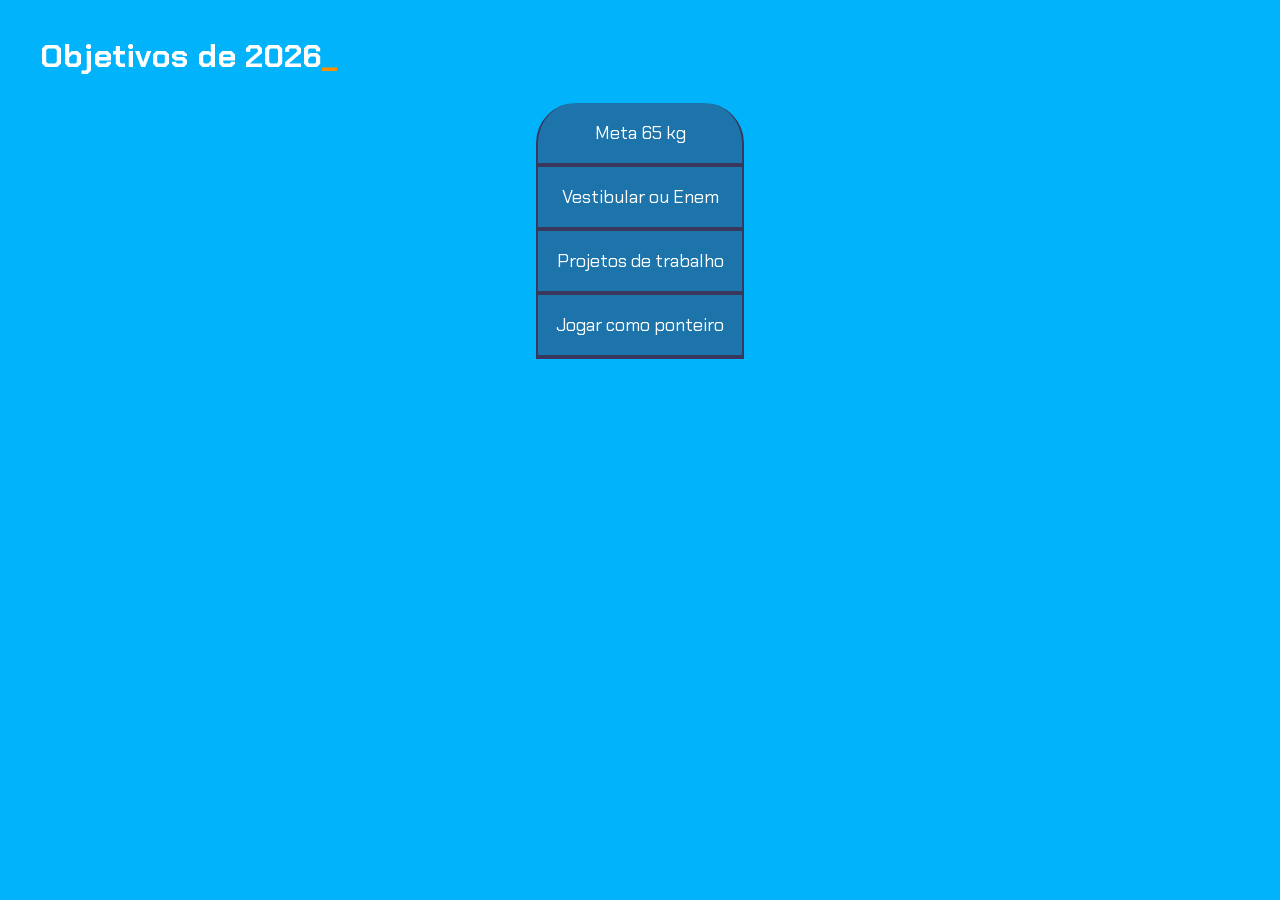
==== index.html @ 083d5b02 "letras2" ====
<!DOCTYPE html>
<html lang="pt-br">

<head>
    <meta charset="UTF-8">
    <meta name="viewport" content="width=device-width, initial-scale=1.0">
    <title>Objetivos de 2026</title>
    <link rel="stylesheet" href="style.css">
</head>

<body>
    <section class="conteudo-principal">
        <h2 class="titulo-principal">Objetivos de 2026<span>_</span></h2>
        <div class="botoes">
            <button class="botao">Meta 65 kg</button>
            <button class="botao">Vestibular ou Enem</button>
            <button class="botao">Projetos de trabalho</button>
            <button class="botao">Jogar como ponteiro</button>
        </div>
    </section>
</body>

</html>
---- style.css ----
@import url('https://fonts.googleapis.com/css2?family=Chakra+Petch:wght@400;700&display=swap');

:root {
    --cor-de-fundo: #01b3fa;
    --verde: #ff9100;
    --branco: #FFFFFF;
    --botao-ativo: #3A375E;
    --botao-inativo: rgba(58, 55, 94, 0.5);
    --texto-fundo: rgba(58, 55, 94, 0.3);
}

body {
    background-color: var(--cor-de-fundo);
    color: var(--branco);
    font-family: 'Chakra Petch', sans-serif;
}


.conteudo-principal {
    display: flex;
    flex-direction: column;
    justify-content: center;
    align-items: center;
    max-width: 1200px;
    width: 100%;
    margin: 0 auto;
}

.titulo-principal {
    text-align: left;
    width: 100%;
    font-size: 32px;
}

.titulo-principal span {
    color: var(--verde);
}

.botao {
    font-family: "Chakra Petch", sans-serif;
    background-color: var(--botao-inativo);
    color: var(--branco);
    display: flex;
    justify-content: center;
    padding: 1em;
    font-size: 18px;
    align-items: center;
    width: 100%;
    border-bottom: 4px solid var(--botao-ativo);
    border-left: 2px solid var(--botao-ativo);
    border-right: 2px solid var(--botao-ativo);
    border-top: none;
}

.botao:first-child {
    border-radius: 40px 40px 0 0;
}

.botoes {
    display: block;
}
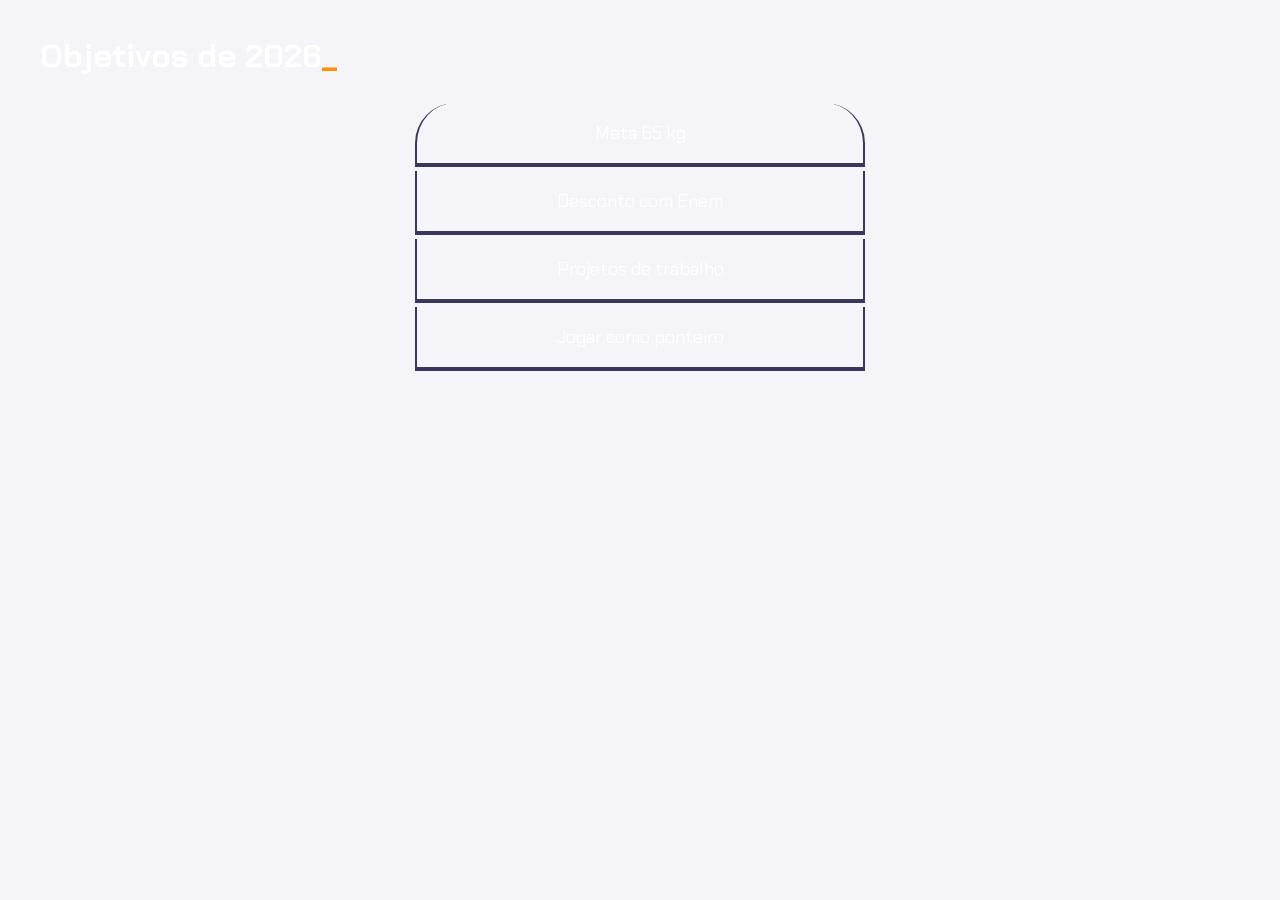
==== commit c87344ba: "cores" ====
--- a/index.html
+++ b/index.html
@@ -13,7 +13,7 @@
         <h2 class="titulo-principal">Objetivos de 2026<span>_</span></h2>
         <div class="botoes">
             <button class="botao">Meta 65 kg</button>
-            <button class="botao">Vestibular ou Enem</button>
+            <button class="botao">Desconto com Enem</button>
             <button class="botao">Projetos de trabalho</button>
             <button class="botao">Jogar como ponteiro</button>
         </div>
--- a/style.css
+++ b/style.css
@@ -1,12 +1,12 @@
 @import url('https://fonts.googleapis.com/css2?family=Chakra+Petch:wght@400;700&display=swap');
 
 :root {
-    --cor-de-fundo: #01b3fa;
+    --cor-de-fundo: #F4F4F9;
     --verde: #ff9100;
     --branco: #FFFFFF;
     --botao-ativo: #3A375E;
-    --botao-inativo: rgba(58, 55, 94, 0.5);
-    --texto-fundo: rgba(58, 55, 94, 0.3);
+    --botao-inativo: #333333 (58, 55, 94, 0.5);
+    --texto-fundo: #333333 (58, 55, 94, 0.3);
 }
 
 body {
@@ -57,5 +57,9 @@
 }
 
 .botoes {
-    display: block;
+    display: flex;
+    flex-direction: column;
+    width: 100%;
+    max-width: 450px; /* Isso define a largura da "caixa" de botões */
+    gap: 4px; /* Opcional: cria um espacinho entre os botões se você preferir */
 }
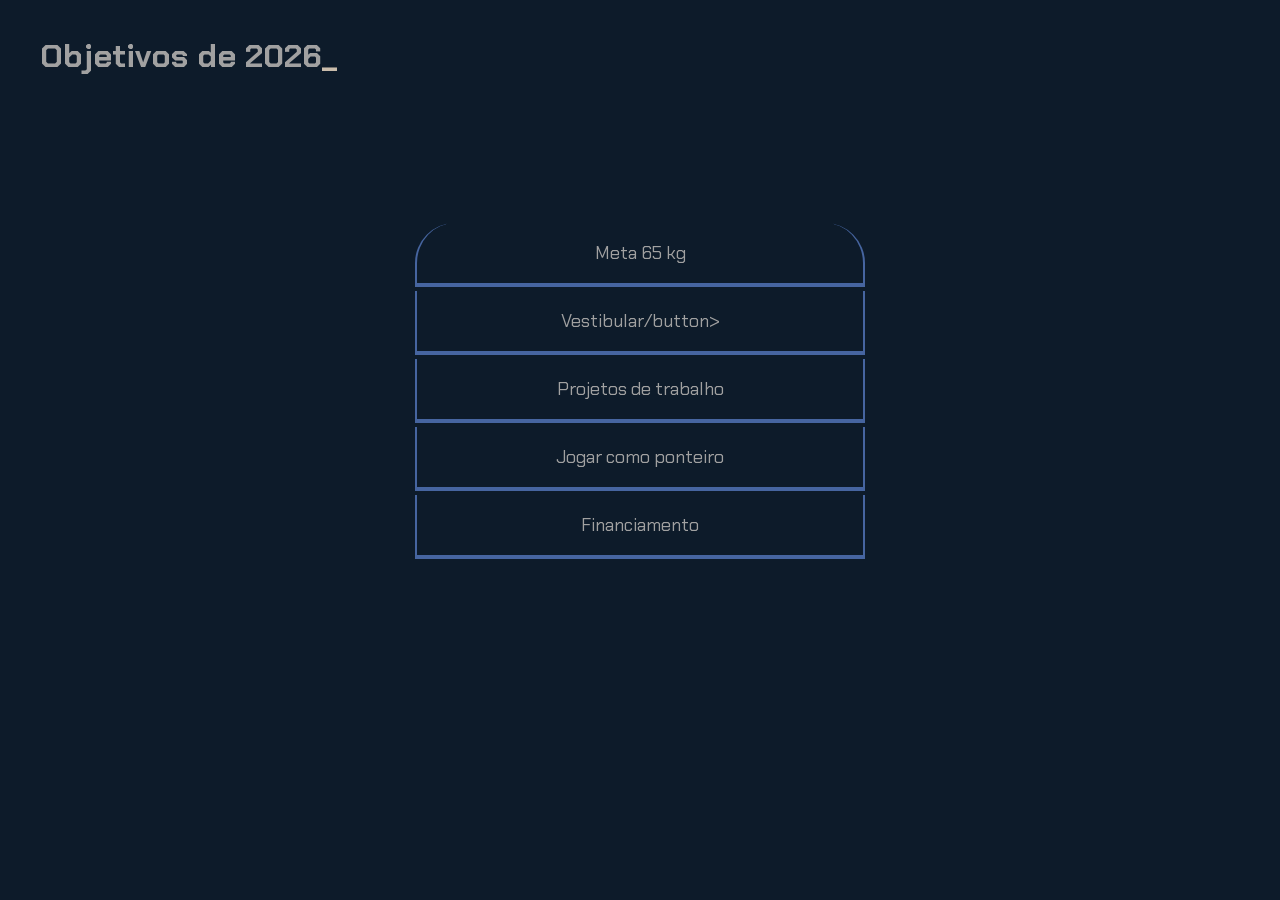
==== commit b449ef2f: "awms8dfg" ====
--- a/index.html
+++ b/index.html
@@ -13,9 +13,10 @@
         <h2 class="titulo-principal">Objetivos de 2026<span>_</span></h2>
         <div class="botoes">
             <button class="botao">Meta 65 kg</button>
-            <button class="botao">Desconto com Enem</button>
+            <button class="botao">Vestibular/button>
             <button class="botao">Projetos de trabalho</button>
             <button class="botao">Jogar como ponteiro</button>
+             <button class="botao">Financiamento</button>
         </div>
     </section>
 </body>
--- a/style.css
+++ b/style.css
@@ -1,12 +1,12 @@
 @import url('https://fonts.googleapis.com/css2?family=Chakra+Petch:wght@400;700&display=swap');
 
 :root {
-    --cor-de-fundo: #F4F4F9;
-    --verde: #ff9100;
-    --branco: #FFFFFF;
-    --botao-ativo: #3A375E;
-    --botao-inativo: #333333 (58, 55, 94, 0.5);
-    --texto-fundo: #333333 (58, 55, 94, 0.3);
+    --cor-de-fundo: #0D1B2A;
+    --CinzaLaranja: #c9bcab;
+    --branco: rgb(161, 161, 161);
+    --botao-ativo: #4665a0;
+    --botao-inativo: #32476e (58, 55, 94, 0.5);
+    --texto-fundo: #415A77 (58, 55, 94, 0.3);
 }
 
 body {
@@ -33,7 +33,7 @@
 }
 
 .titulo-principal span {
-    color: var(--verde);
+    color: var(--CinzaLaranja);
 }
 
 .botao {
@@ -62,4 +62,5 @@
     width: 100%;
     max-width: 450px; /* Isso define a largura da "caixa" de botões */
     gap: 4px; /* Opcional: cria um espacinho entre os botões se você preferir */
+    margin-top: 120px;
 }
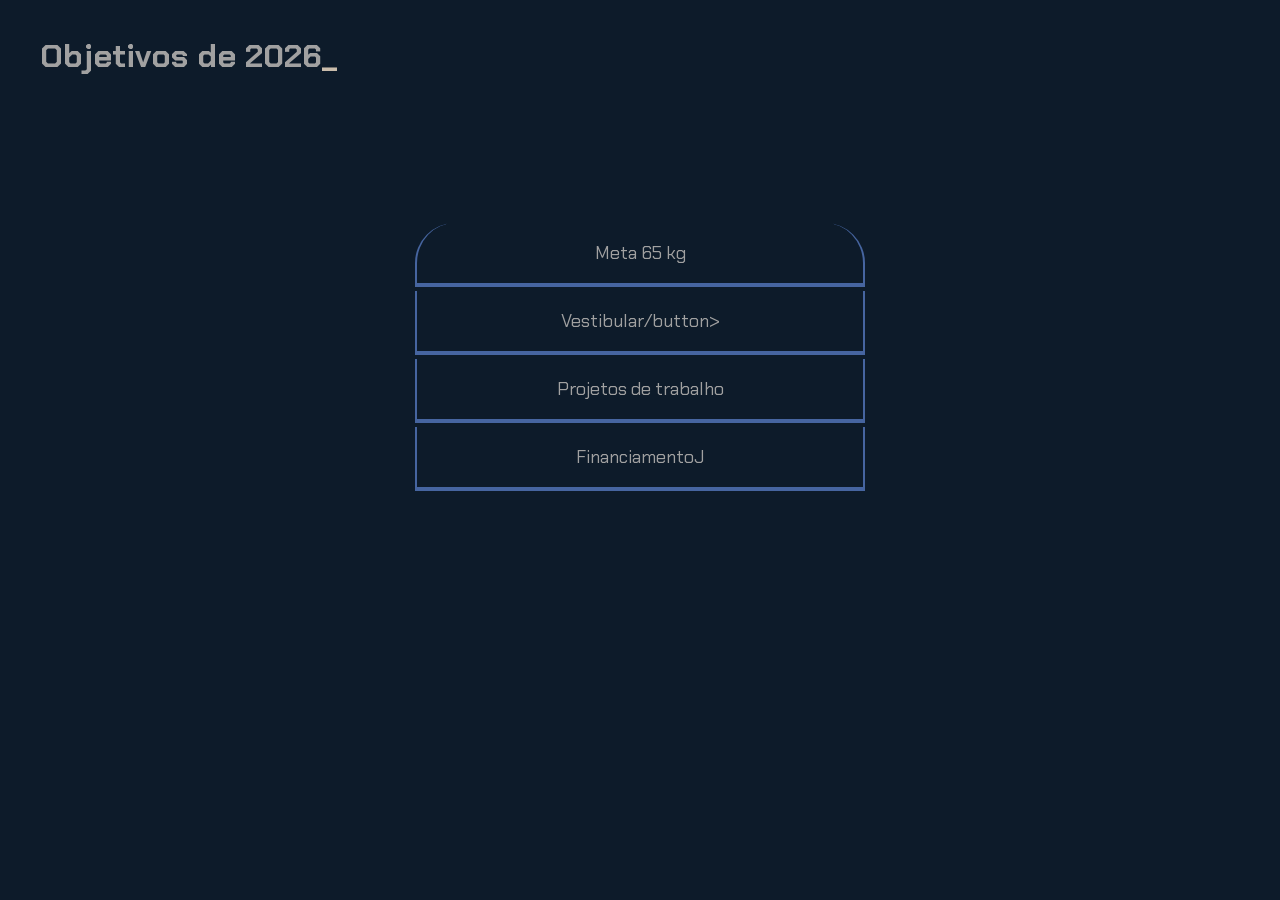
==== commit 06d309ca: "shdfh" ====
--- a/index.html
+++ b/index.html
@@ -15,8 +15,7 @@
             <button class="botao">Meta 65 kg</button>
             <button class="botao">Vestibular/button>
             <button class="botao">Projetos de trabalho</button>
-            <button class="botao">Jogar como ponteiro</button>
-             <button class="botao">Financiamento</button>
+            <button class="botao">FinanciamentoJ</button>
         </div>
     </section>
 </body>
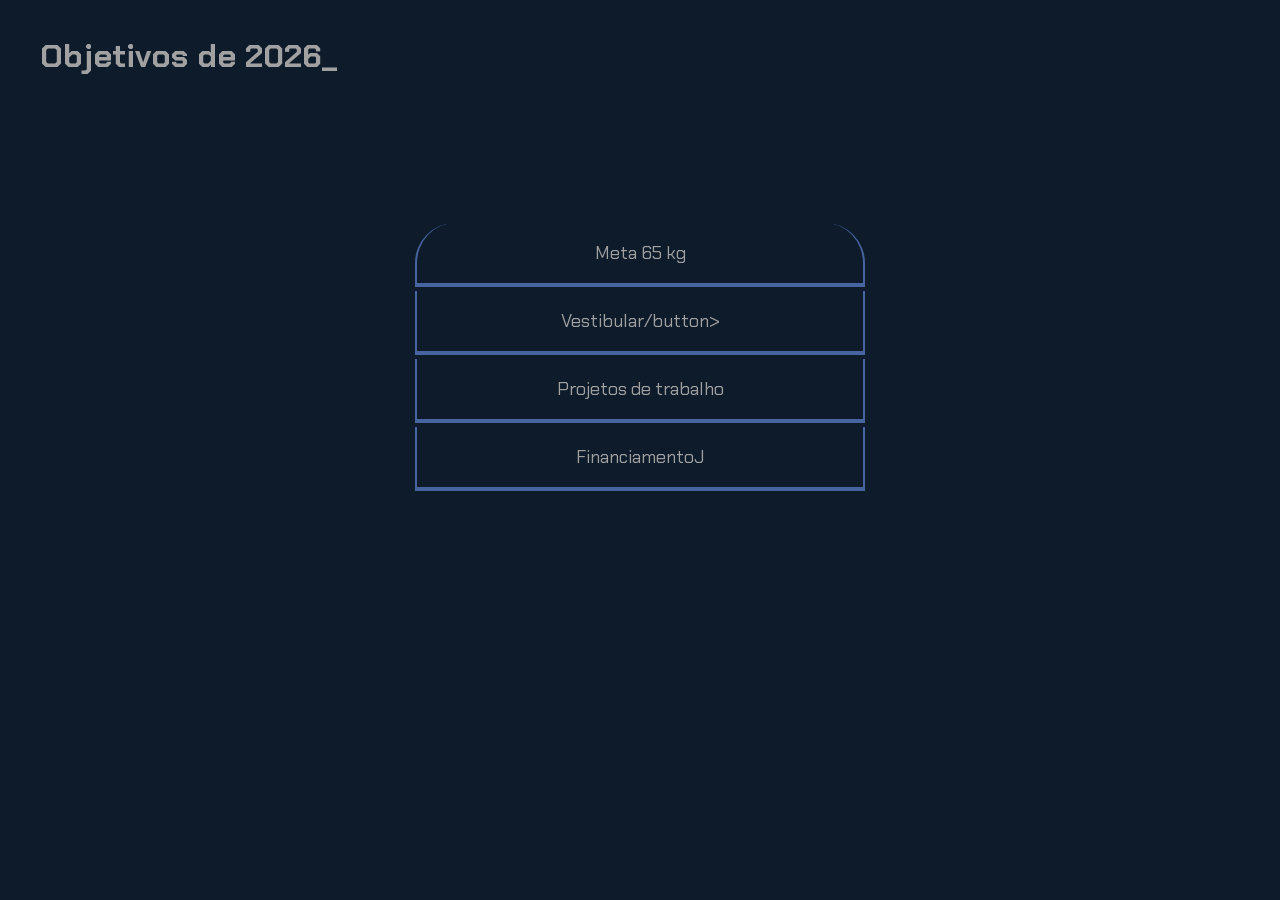
==== commit 1148bc02: "cpofpct.ijjmdyeyrrtrtrtrtr" ====
--- a/index.html
+++ b/index.html
@@ -12,7 +12,7 @@
     <section class="conteudo-principal">
         <h2 class="titulo-principal">Objetivos de 2026<span>_</span></h2>
         <div class="botoes">
-            <button class="botao">Meta 65 kg</button>
+            <button class="botao ativo">Meta 65 kg</button>
             <button class="botao">Vestibular/button>
             <button class="botao">Projetos de trabalho</button>
             <button class="botao">FinanciamentoJ</button>
--- a/style.css
+++ b/style.css
@@ -2,7 +2,7 @@
 
 :root {
     --cor-de-fundo: #0D1B2A;
-    --CinzaLaranja: #c9bcab;
+    --borda: #507ec7;
     --branco: rgb(161, 161, 161);
     --botao-ativo: #4665a0;
     --botao-inativo: #32476e (58, 55, 94, 0.5);
@@ -64,3 +64,7 @@
     gap: 4px; /* Opcional: cria um espacinho entre os botões se você preferir */
     margin-top: 120px;
 }
+.ativo{
+    background-color: var(--botao-ativo)
+    border-botton: 4px solid var(var(--borda))
+}
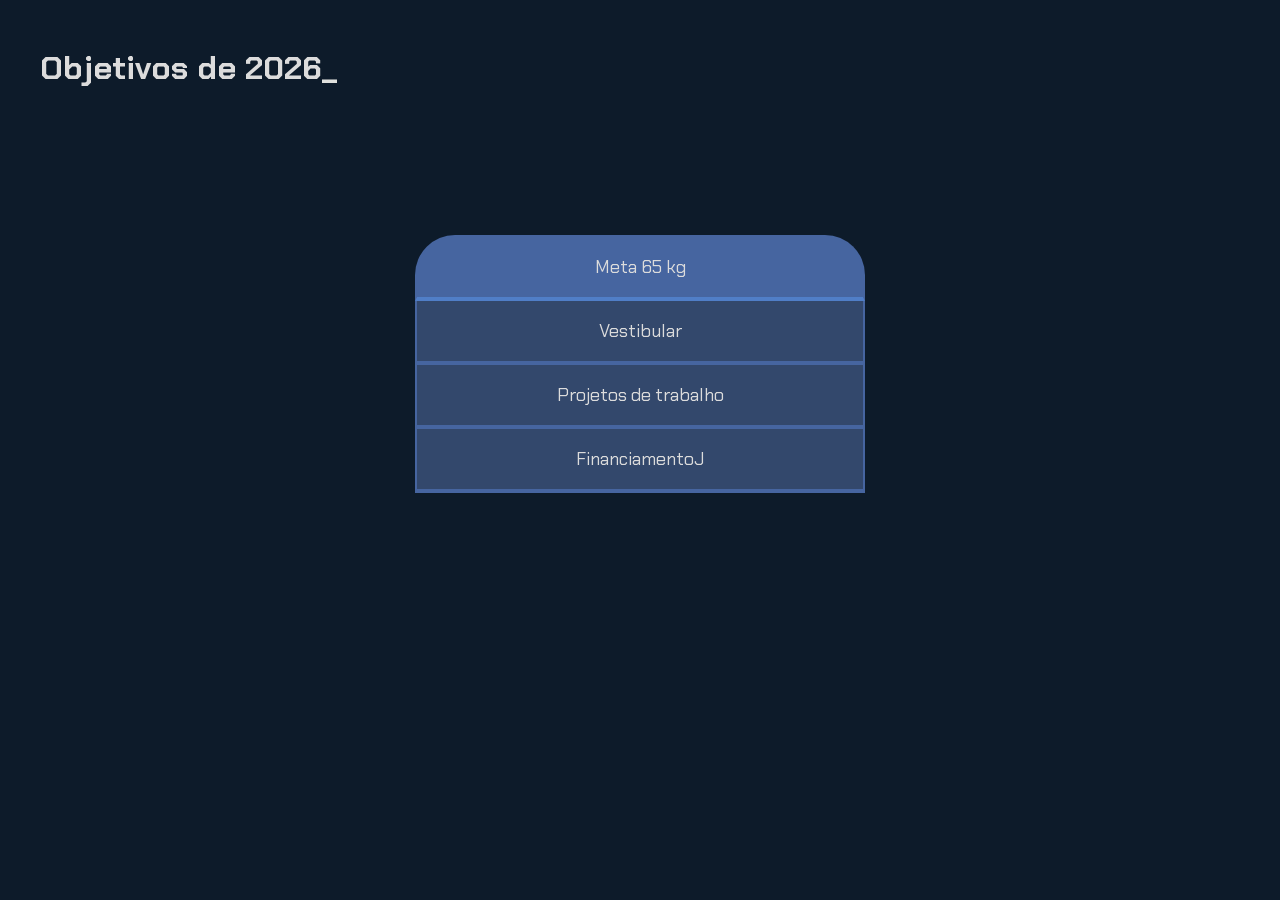
==== commit b994f7ca: "trtrttr" ====
--- a/index.html
+++ b/index.html
@@ -13,7 +13,7 @@
         <h2 class="titulo-principal">Objetivos de 2026<span>_</span></h2>
         <div class="botoes">
             <button class="botao ativo">Meta 65 kg</button>
-            <button class="botao">Vestibular/button>
+            <button class="botao">Vestibular</button>
             <button class="botao">Projetos de trabalho</button>
             <button class="botao">FinanciamentoJ</button>
         </div>
--- a/style.css
+++ b/style.css
@@ -3,18 +3,21 @@
 :root {
     --cor-de-fundo: #0D1B2A;
     --borda: #507ec7;
-    --branco: rgb(161, 161, 161);
+    --branco: rgb(220, 220, 220); /* Ajustado para um branco mais visível */
     --botao-ativo: #4665a0;
-    --botao-inativo: #32476e (58, 55, 94, 0.5);
-    --texto-fundo: #415A77 (58, 55, 94, 0.3);
+    /* Removido o conflito de Hex + RGBA */
+    --botao-inativo: rgba(90, 119, 173, 0.5); 
+    --texto-fundo: rgba(65, 90, 119, 0.3);
+    --cor-destaque: #E0E1DD; /* Substituindo a variável faltante CinzaLaranja */
 }
 
 body {
     background-color: var(--cor-de-fundo);
     color: var(--branco);
     font-family: 'Chakra Petch', sans-serif;
+    margin: 0;
+    padding: 20px;
 }
-
 
 .conteudo-principal {
     display: flex;
@@ -33,7 +36,16 @@
 }
 
 .titulo-principal span {
-    color: var(--CinzaLaranja);
+    color: var(--cor-destaque);
+}
+
+.botoes {
+    display: flex;
+    flex-direction: column;
+    width: 100%;
+    max-width: 450px;
+    margin-top: 120px;
+    /* Removido o gap para os botões "encaixarem" perfeitamente se desejar */
 }
 
 .botao {
@@ -50,21 +62,22 @@
     border-left: 2px solid var(--botao-ativo);
     border-right: 2px solid var(--botao-ativo);
     border-top: none;
+    cursor: pointer;
+    transition: 0.3s;
 }
 
 .botao:first-child {
     border-radius: 40px 40px 0 0;
+    border-top: 2px solid var(--botao-ativo); /* Adicionado para fechar o topo */
 }
 
-.botoes {
-    display: flex;
-    flex-direction: column;
-    width: 100%;
-    max-width: 450px; /* Isso define a largura da "caixa" de botões */
-    gap: 4px; /* Opcional: cria um espacinho entre os botões se você preferir */
-    margin-top: 120px;
+/* Correção da classe ativo */
+.botao.ativo {
+    background-color: var(--botao-ativo);
+    border-bottom: 4px solid var(--borda);
 }
-.ativo{
-    background-color: var(--botao-ativo)
-    border-botton: 4px solid var(var(--borda))
-}
+
+.botao:hover {
+    background-color: var(--botao-ativo);
+    filter: brightness(1.2);
+}
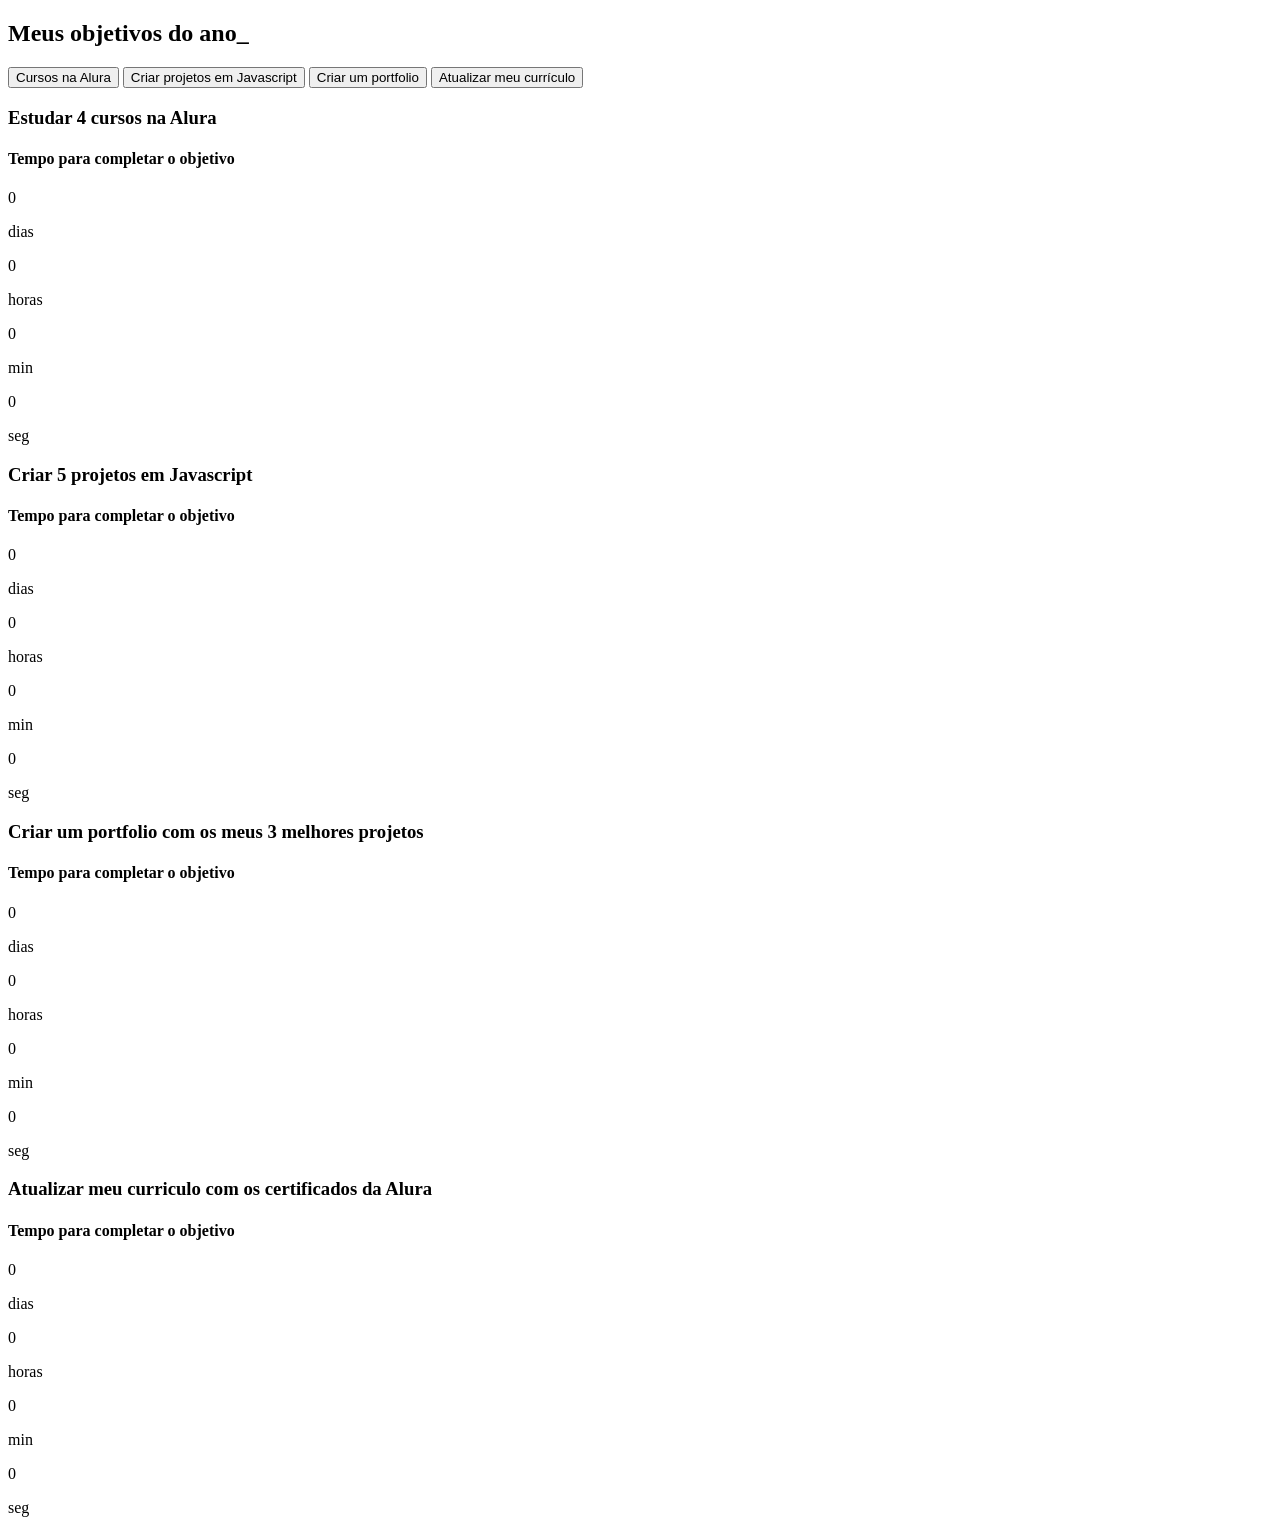
==== commit 5210fd74: "Ctrl c" ====
--- a/index.html
+++ b/index.html
@@ -4,20 +4,113 @@
 <head>
     <meta charset="UTF-8">
     <meta name="viewport" content="width=device-width, initial-scale=1.0">
-    <title>Objetivos de 2026</title>
+    <title>Meus objetivos do ano</title>
     <link rel="stylesheet" href="style.css">
 </head>
 
 <body>
     <section class="conteudo-principal">
-        <h2 class="titulo-principal">Objetivos de 2026<span>_</span></h2>
-        <div class="botoes">
-            <button class="botao ativo">Meta 65 kg</button>
-            <button class="botao">Vestibular</button>
-            <button class="botao">Projetos de trabalho</button>
-            <button class="botao">FinanciamentoJ</button>
+        <h2 class="titulo-principal">Meus objetivos do ano<span>_</span></h2>
+        <div class="conteudo">
+            <div class="botoes">
+                <button class="botao ativo">Cursos na Alura</button>
+                <button class="botao">Criar projetos em Javascript</button>
+                <button class="botao">Criar um portfolio</button>
+                <button class="botao">Atualizar meu currículo</button>
+            </div>
+            <div class="abas-textos">
+                <div class="aba-conteudo ativo">
+                    <h3 class="aba-conteudo-titulo-principal">Estudar 4 cursos na Alura</h3>
+                    <h4 class="aba-conteudo-titulo-secundario">Tempo para completar o objetivo</h4>
+                    <div class="contador">
+                        <div class="contador-digito">
+                            <p class="contador-digito-numero" id="dias0"></p>
+                            <p class="contador-digito-texto">dias</p>
+                        </div>
+                        <div class="contador-digito">
+                            <p class="contador-digito-numero" id="horas0"></p>
+                            <p class="contador-digito-texto">horas</p>
+                        </div>
+                        <div class="contador-digito">
+                            <p class="contador-digito-numero" id="min0"></p>
+                            <p class="contador-digito-texto">min</p>
+                        </div>
+                        <div class="contador-digito">
+                            <p class="contador-digito-numero" id="seg0"></p>
+                            <p class="contador-digito-texto">seg</p>
+                        </div>
+                    </div>
+                </div>
+                <div class="aba-conteudo">
+                    <h3 class="aba-conteudo-titulo-principal">Criar 5 projetos em Javascript</h3>
+                    <h4 class="aba-conteudo-titulo-secundario">Tempo para completar o objetivo</h4>
+                    <div class="contador">
+                        <div class="contador-digito">
+                            <p class="contador-digito-numero" id="dias1"></p>
+                            <p class="contador-digito-texto">dias</p>
+                        </div>
+                        <div class="contador-digito">
+                            <p class="contador-digito-numero" id="horas1"></p>
+                            <p class="contador-digito-texto">horas</p>
+                        </div>
+                        <div class="contador-digito">
+                            <p class="contador-digito-numero" id="min1"></p>
+                            <p class="contador-digito-texto">min</p>
+                        </div>
+                        <div class="contador-digito">
+                            <p class="contador-digito-numero" id="seg1"></p>
+                            <p class="contador-digito-texto">seg</p>
+                        </div>
+                    </div>
+                </div>
+                <div class="aba-conteudo">
+                    <h3 class="aba-conteudo-titulo-principal">Criar um portfolio com os meus 3 melhores projetos</h3>
+                    <h4 class="aba-conteudo-titulo-secundario">Tempo para completar o objetivo</h4>
+                    <div class="contador">
+                        <div class="contador-digito">
+                            <p class="contador-digito-numero" id="dias2"></p>
+                            <p class="contador-digito-texto">dias</p>
+                        </div>
+                        <div class="contador-digito">
+                            <p class="contador-digito-numero" id="horas2"></p>
+                            <p class="contador-digito-texto">horas</p>
+                        </div>
+                        <div class="contador-digito">
+                            <p class="contador-digito-numero" id="min2"></p>
+                            <p class="contador-digito-texto">min</p>
+                        </div>
+                        <div class="contador-digito">
+                            <p class="contador-digito-numero" id="seg2"></p>
+                            <p class="contador-digito-texto">seg</p>
+                        </div>
+                    </div>
+                </div>
+                <div class="aba-conteudo">
+                    <h3 class="aba-conteudo-titulo-principal">Atualizar meu curriculo com os certificados da Alura</h3>
+                    <h4 class="aba-conteudo-titulo-secundario">Tempo para completar o objetivo</h4>
+                    <div class="contador">
+                        <div class="contador-digito">
+                            <p class="contador-digito-numero" id="dias3"></p>
+                            <p class="contador-digito-texto">dias</p>
+                        </div>
+                        <div class="contador-digito">
+                            <p class="contador-digito-numero" id="horas3"></p>
+                            <p class="contador-digito-texto">horas</p>
+                        </div>
+                        <div class="contador-digito">
+                            <p class="contador-digito-numero" id="min3"></p>
+                            <p class="contador-digito-texto">min</p>
+                        </div>
+                        <div class="contador-digito">
+                            <p class="contador-digito-numero" id="seg3"></p>
+                            <p class="contador-digito-texto">seg</p>
+                        </div>
+                    </div>
+                </div>
+            </div>
         </div>
     </section>
+    <script src="main.js"></script>
 </body>
 
 </html>
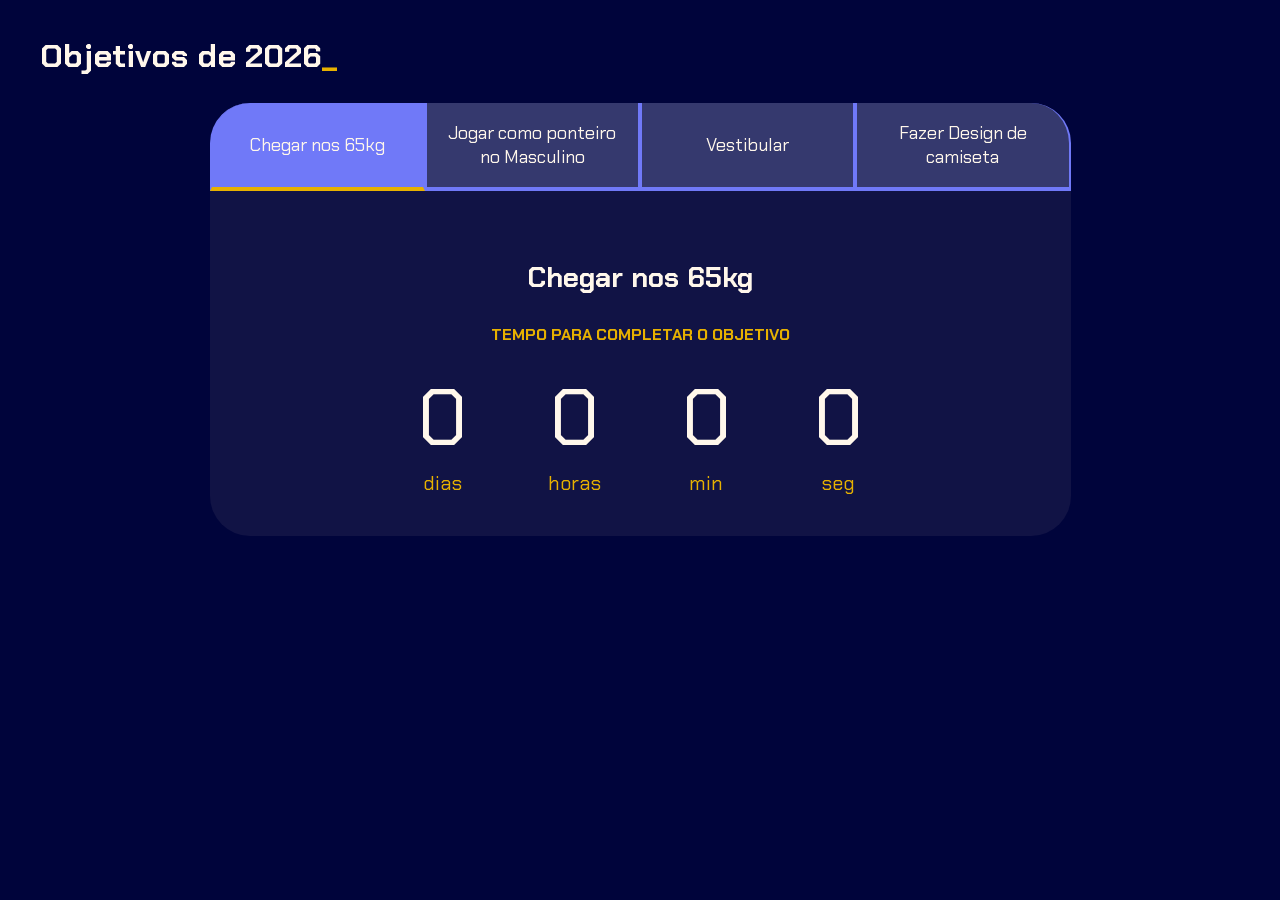
==== commit a79145ce: "escrita" ====
--- a/index.html
+++ b/index.html
@@ -4,23 +4,23 @@
 <head>
     <meta charset="UTF-8">
     <meta name="viewport" content="width=device-width, initial-scale=1.0">
-    <title>Meus objetivos do ano</title>
+    <title>Objetivos de 2026</title>
     <link rel="stylesheet" href="style.css">
 </head>
 
 <body>
     <section class="conteudo-principal">
-        <h2 class="titulo-principal">Meus objetivos do ano<span>_</span></h2>
+        <h2 class="titulo-principal">Objetivos de 2026<span>_</span></h2>
         <div class="conteudo">
             <div class="botoes">
-                <button class="botao ativo">Cursos na Alura</button>
-                <button class="botao">Criar projetos em Javascript</button>
-                <button class="botao">Criar um portfolio</button>
-                <button class="botao">Atualizar meu currículo</button>
+                <button class="botao ativo">Chegar nos 65kg</button>
+                <button class="botao">Jogar como ponteiro no Masculino</button>
+                <button class="botao">Vestibular</button>
+                <button class="botao">Fazer Design de camiseta</button>
             </div>
             <div class="abas-textos">
                 <div class="aba-conteudo ativo">
-                    <h3 class="aba-conteudo-titulo-principal">Estudar 4 cursos na Alura</h3>
+                    <h3 class="aba-conteudo-titulo-principal">Chegar nos 65kg</h3>
                     <h4 class="aba-conteudo-titulo-secundario">Tempo para completar o objetivo</h4>
                     <div class="contador">
                         <div class="contador-digito">
@@ -42,7 +42,7 @@
                     </div>
                 </div>
                 <div class="aba-conteudo">
-                    <h3 class="aba-conteudo-titulo-principal">Criar 5 projetos em Javascript</h3>
+                    <h3 class="aba-conteudo-titulo-principal">Jogar como ponteiro no Masculino</h3>
                     <h4 class="aba-conteudo-titulo-secundario">Tempo para completar o objetivo</h4>
                     <div class="contador">
                         <div class="contador-digito">
@@ -64,7 +64,7 @@
                     </div>
                 </div>
                 <div class="aba-conteudo">
-                    <h3 class="aba-conteudo-titulo-principal">Criar um portfolio com os meus 3 melhores projetos</h3>
+                    <h3 class="aba-conteudo-titulo-principal">Vestibular</h3>
                     <h4 class="aba-conteudo-titulo-secundario">Tempo para completar o objetivo</h4>
                     <div class="contador">
                         <div class="contador-digito">
@@ -86,7 +86,7 @@
                     </div>
                 </div>
                 <div class="aba-conteudo">
-                    <h3 class="aba-conteudo-titulo-principal">Atualizar meu curriculo com os certificados da Alura</h3>
+                    <h3 class="aba-conteudo-titulo-principal">Fazer Design de camiseta</h3>
                     <h4 class="aba-conteudo-titulo-secundario">Tempo para completar o objetivo</h4>
                     <div class="contador">
                         <div class="contador-digito">
--- a/style.css
+++ b/style.css
@@ -0,0 +1,131 @@
+@import url('https://fonts.googleapis.com/css2?family=Chakra+Petch:wght@400;700&display=swap');
+
+:root {
+    --cor-de-fundo: #00043b;
+    --verde: #e7b100;
+    --branco: #fff7eb;
+    --botao-ativo: #7079f8;
+    --botao-inativo: #35396e;
+    --texto-fundo: rgba(58, 55, 94, 0.3);
+}
+
+body {
+    background-color: var(--cor-de-fundo);
+    color: var(--branco);
+    font-family: 'Chakra Petch', sans-serif;
+}
+
+
+.conteudo-principal {
+    display: flex;
+    flex-direction: column;
+    justify-content: center;
+    align-items: center;
+    max-width: 1200px;
+    width: 100%;
+    margin: 0 auto;
+}
+
+.titulo-principal {
+    text-align: left;
+    width: 100%;
+    font-size: 32px;
+}
+
+.titulo-principal span {
+    color: var(--verde);
+}
+
+
+.botao {
+    font-family: 'Chakra Petch', sans-serif;
+    background-color: var(--botao-inativo);
+    color: var(--branco);
+    display: flex;
+    justify-content: center;
+    padding: 1em;
+    font-size: 18px;
+    align-items: center;
+    width: 100%;
+    border-bottom: 4px solid var(--botao-ativo);
+    border-left: 2px solid var(--botao-ativo);
+    border-right: 2px solid var(--botao-ativo);
+    border-top: none;
+}
+
+.botao:first-child {
+    border-radius: 40px 40px 0 0;
+}
+
+.botoes {
+    display: block;
+}
+
+.botao.ativo {
+    background-color: var(--botao-ativo);
+    border-bottom: 4px solid var(--verde);
+}
+
+.abas-textos {
+    background-color: var(--texto-fundo);
+    padding: 40px;
+    border-radius: 0 0 40px 40px;
+}
+
+.aba-conteudo.ativo {
+    display: block;
+}
+
+.aba-conteudo {
+    display: none;
+}
+
+.aba-conteudo-titulo-principal {
+    font-size: 28px;
+    text-align: center;
+}
+
+.aba-conteudo-titulo-secundario {
+    text-align: center;
+    color: var(--verde);
+    text-transform: uppercase;
+}
+
+.contador {
+    display: flex;
+    justify-content: center;
+    flex-wrap: wrap;
+}
+
+.contador-digito {
+    padding: 0 16px;
+    text-align: center;
+    min-width: 100px;
+}
+
+.contador-digito-numero {
+    font-size: 80px;
+    margin: 0;
+
+}
+
+.contador-digito-texto {
+    color: var(--verde);
+    font-size: 20px;
+    margin: 0;
+
+}
+
+@media screen and (min-width: 768px) {
+    .botoes {
+        display: flex;
+    }
+
+    .botao:first-child {
+        border-radius: 40px 0 0 0;
+    }
+
+    .botao:last-child {
+        border-radius: 0 40px 0 0;
+    }
+}
